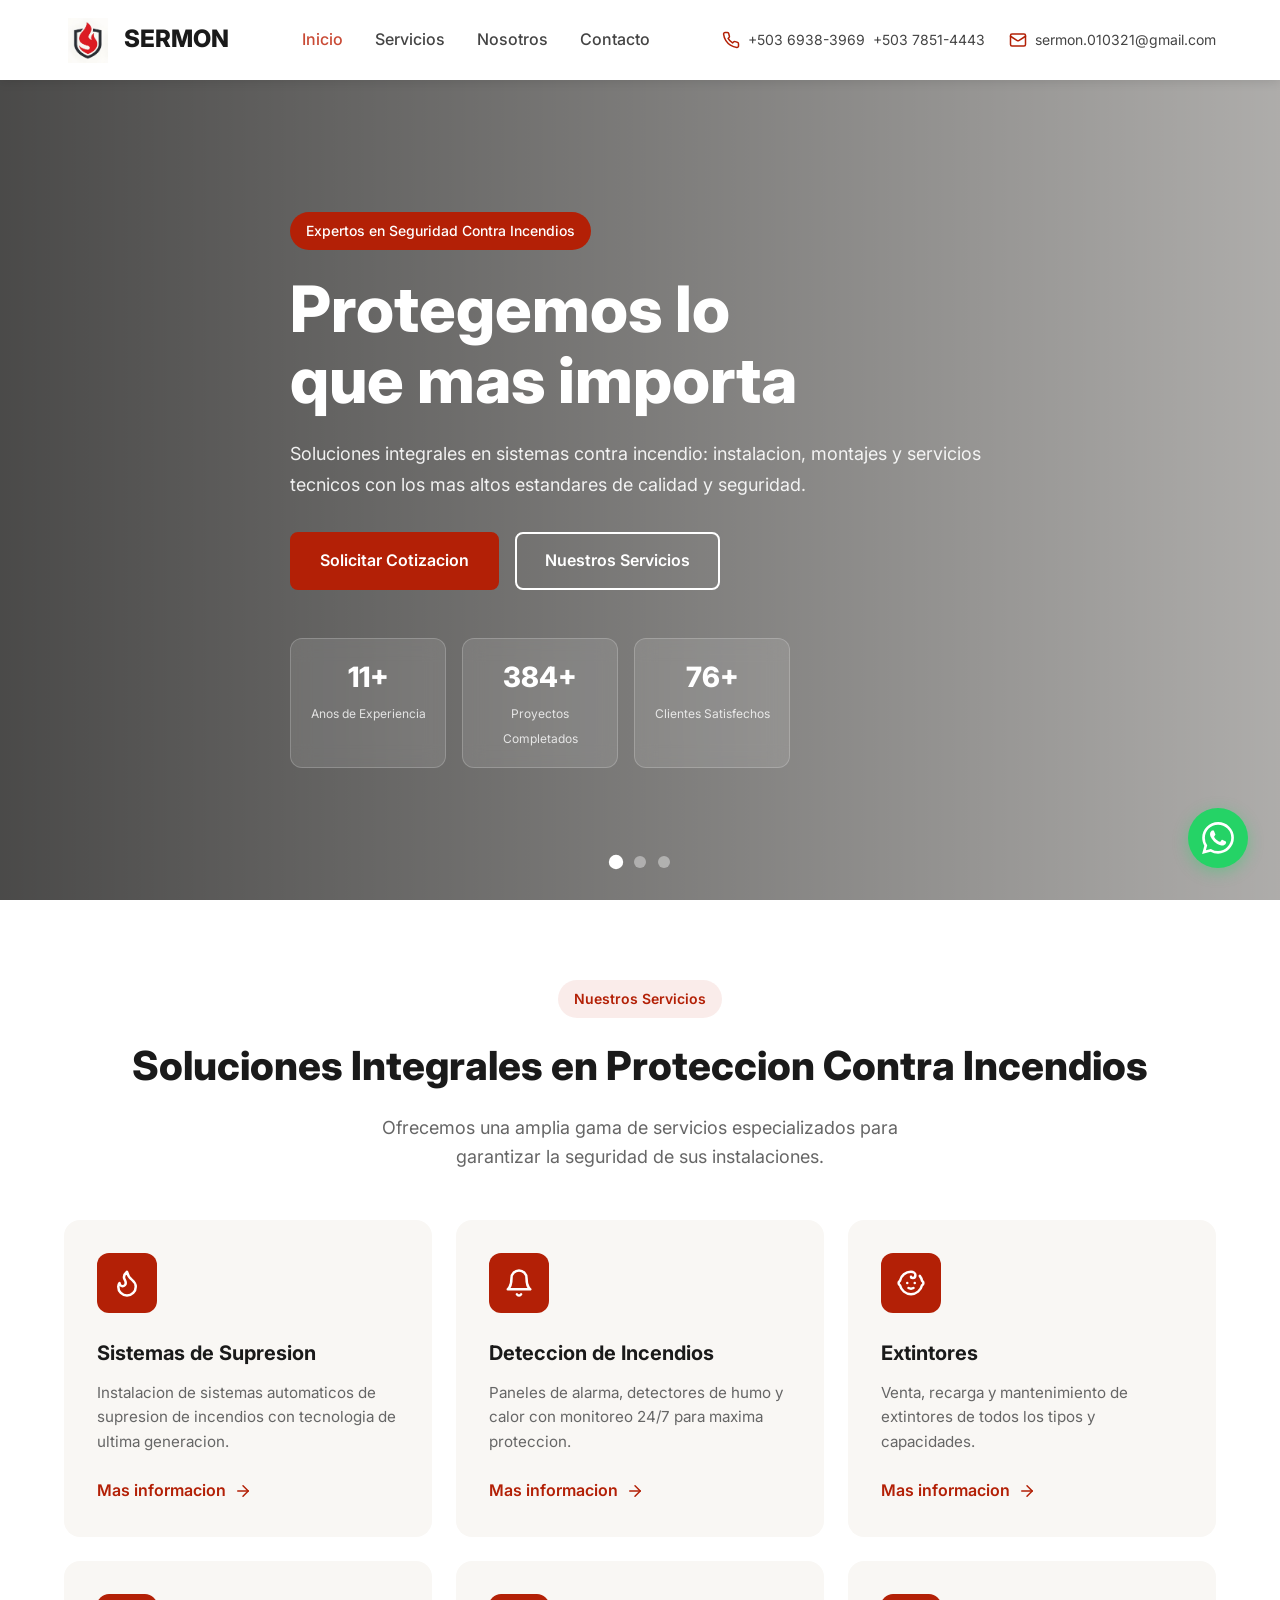
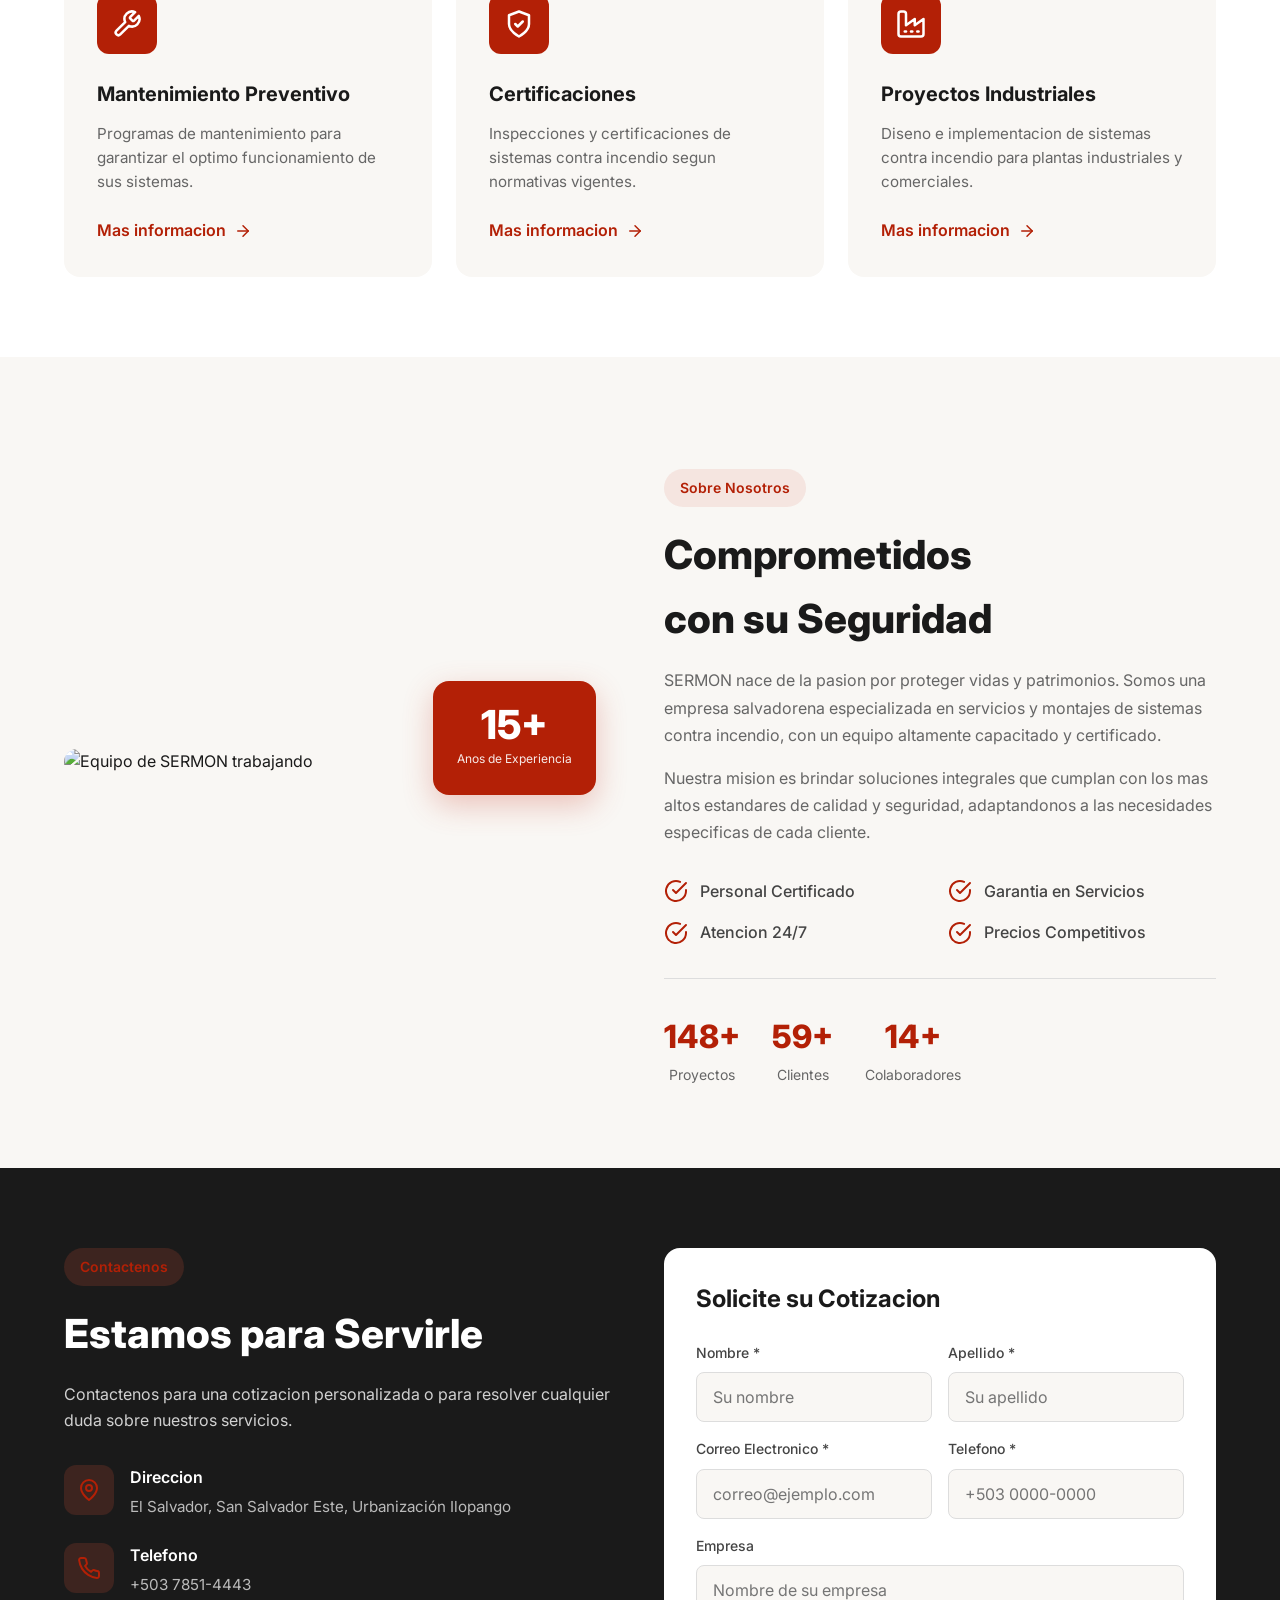
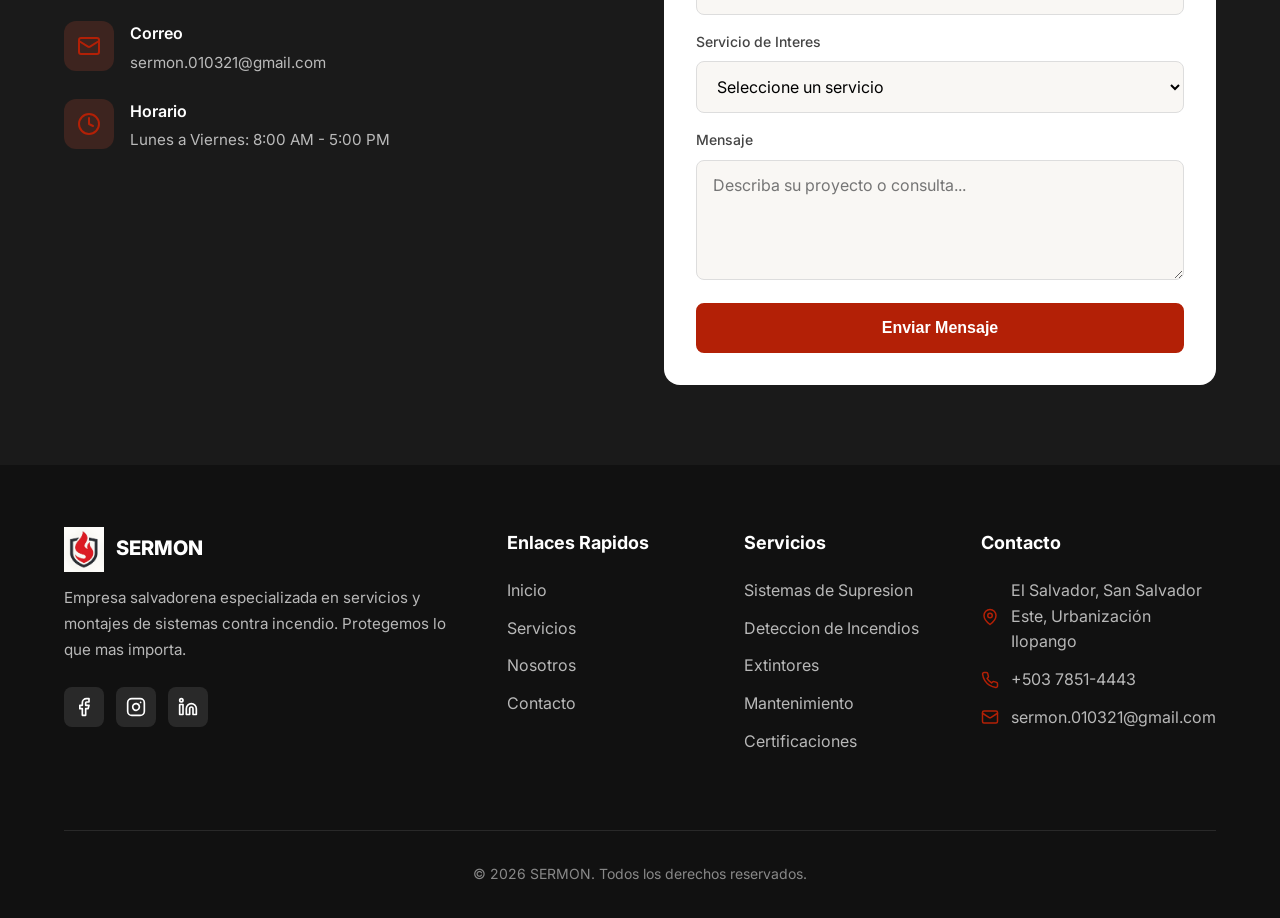
==== sermon/sermon-static/index.html @ a2f2b816 "ULTIMAAAAAAAAA" ====
<!DOCTYPE html>
<html lang="es">
<head>
  <meta charset="UTF-8">
  <meta name="viewport" content="width=device-width, initial-scale=1.0">
  <title>SERMON - Servicios de recarga de Extintores y Montaje de Sistemas Contra </title>
  <meta name="description" content="Empresa especializada en instalacion, montajes y servicios tecnicos de sistemas contra incendio. Detectores, paneles de alarma, extintores y mas.">
  <link rel="stylesheet" href="styles.css">
  <link rel="preconnect" href="https://fonts.googleapis.com">
  <link rel="preconnect" href="https://fonts.gstatic.com" crossorigin>
  <link href="https://fonts.googleapis.com/css2?family=Inter:wght@400;500;600;700;800&display=swap" rel="stylesheet">
</head>
<body>
  <!-- ==================== HEADER ==================== -->
  <header class="header" id="header">
    <div class="container header-container">
      <!-- Logo -->
      <a href="#" class="logo">
<div class="logo-icon">
      <img src="SERMON.png" alt="SERMON Logo" class="logo-img">
</div>
        <div class="logo-text">
          <span class="logo-name">SERMON</span>

        </div>
      </a>

      <!-- Navigation Desktop -->
      <nav class="nav-desktop">
        <a href="#inicio" class="nav-link">Inicio</a>
        <a href="#servicios" class="nav-link">Servicios</a>
        <a href="#nosotros" class="nav-link">Nosotros</a>
        <a href="#contacto" class="nav-link">Contacto</a>
      </nav>

      <!-- Contact Info Desktop -->
      <div class="header-contact">
        <a href="tel:+50312345678" class="contact-item">
          <svg xmlns="http://www.w3.org/2000/svg" viewBox="0 0 24 24" fill="none" stroke="currentColor" stroke-width="2" stroke-linecap="round" stroke-linejoin="round">
            <path d="M22 16.92v3a2 2 0 0 1-2.18 2 19.79 19.79 0 0 1-8.63-3.07 19.5 19.5 0 0 1-6-6 19.79 19.79 0 0 1-3.07-8.67A2 2 0 0 1 4.11 2h3a2 2 0 0 1 2 1.72 12.84 12.84 0 0 0 .7 2.81 2 2 0 0 1-.45 2.11L8.09 9.91a16 16 0 0 0 6 6l1.27-1.27a2 2 0 0 1 2.11-.45 12.84 12.84 0 0 0 2.81.7A2 2 0 0 1 22 16.92z"/>
          </svg>
<span class="telefono">+503 6938-3969</span>
<span class="telefono">+503 7851-4443</span>
        </a>
        <a href="mailto:info@sermon.com" class="contact-item">
          <svg xmlns="http://www.w3.org/2000/svg" viewBox="0 0 24 24" fill="none" stroke="currentColor" stroke-width="2" stroke-linecap="round" stroke-linejoin="round">
            <rect width="20" height="16" x="2" y="4" rx="2"/>
            <path d="m22 7-8.97 5.7a1.94 1.94 0 0 1-2.06 0L2 7"/>
          </svg>
          <span>sermon.010321@gmail.com</span>
        </a>
      </div>

      <!-- Mobile Menu Button -->
      <button class="menu-toggle" id="menuToggle" aria-label="Abrir menu">
        <svg class="menu-icon" xmlns="http://www.w3.org/2000/svg" viewBox="0 0 24 24" fill="none" stroke="currentColor" stroke-width="2" stroke-linecap="round" stroke-linejoin="round">
          <line x1="4" x2="20" y1="12" y2="12"/>
          <line x1="4" x2="20" y1="6" y2="6"/>
          <line x1="4" x2="20" y1="18" y2="18"/>
        </svg>
        <svg class="close-icon hidden" xmlns="http://www.w3.org/2000/svg" viewBox="0 0 24 24" fill="none" stroke="currentColor" stroke-width="2" stroke-linecap="round" stroke-linejoin="round">
          <path d="M18 6 6 18"/>
          <path d="m6 6 12 12"/>
        </svg>
      </button>
    </div>

    <!-- Mobile Menu -->
    <div class="mobile-menu hidden" id="mobileMenu">
      <nav class="mobile-nav">
        <a href="#inicio" class="mobile-nav-link">Inicio</a>
        <a href="#servicios" class="mobile-nav-link">Servicios</a>
        <a href="#nosotros" class="mobile-nav-link">Nosotros</a>
        <a href="#contacto" class="mobile-nav-link">Contacto</a>
      </nav>
      <div class="mobile-contact">
        <a href="tel:+5037851-4443" class="mobile-contact-item">
          <svg xmlns="http://www.w3.org/2000/svg" viewBox="0 0 24 24" fill="none" stroke="currentColor" stroke-width="2" stroke-linecap="round" stroke-linejoin="round">
            <path d="M22 16.92v3a2 2 0 0 1-2.18 2 19.79 19.79 0 0 1-8.63-3.07 19.5 19.5 0 0 1-6-6 19.79 19.79 0 0 1-3.07-8.67A2 2 0 0 1 4.11 2h3a2 2 0 0 1 2 1.72 12.84 12.84 0 0 0 .7 2.81 2 2 0 0 1-.45 2.11L8.09 9.91a16 16 0 0 0 6 6l1.27-1.27a2 2 0 0 1 2.11-.45 12.84 12.84 0 0 0 2.81.7A2 2 0 0 1 22 16.92z"/>
          </svg>
          +503 7851-4443
        </a>
        <a href="mailto:info@sermon.com" class="mobile-contact-item">
          <svg xmlns="http://www.w3.org/2000/svg" viewBox="0 0 24 24" fill="none" stroke="currentColor" stroke-width="2" stroke-linecap="round" stroke-linejoin="round">
            <rect width="20" height="16" x="2" y="4" rx="2"/>
            <path d="m22 7-8.97 5.7a1.94 1.94 0 0 1-2.06 0L2 7"/>
          </svg>
          info@sermon.com
        </a>
      </div>
    </div>
  </header>

  <!-- ==================== HERO SECTION ==================== -->
  <section class="hero" id="inicio">
    <!-- Slider Background -->
    <div class="hero-slider">
      <div class="slide active" style="background-image: linear-gradient(to right, rgba(0,0,0,0.7), rgba(0,0,0,0.3)), url('https://images.unsplash.com/photo-1558618666-fcd25c85cd64?w=1920&q=80');"></div>
      <div class="slide" style="background-image: linear-gradient(to right, rgba(0,0,0,0.7), rgba(0,0,0,0.3)), url('https://images.unsplash.com/photo-1504328345606-18bbc8c9d7d1?w=1920&q=80');"></div>
      <div class="slide" style="background-image: linear-gradient(to right, rgba(0,0,0,0.7), rgba(0,0,0,0.3)), url('https://images.unsplash.com/photo-1581092160562-40aa08e78837?w=1920&q=80');"></div>
    </div>

    <!-- Hero Content -->
    <div class="container hero-content">
      <div class="hero-text">
        <span class="hero-badge">Expertos en Seguridad Contra Incendios</span>
        <h1 class="hero-title">Protegemos lo que mas importa</h1>
        <p class="hero-description">
          Soluciones integrales en sistemas contra incendio: instalacion, montajes y servicios tecnicos con los mas altos estandares de calidad y seguridad.
        </p>
        <div class="hero-buttons">
          <a href="#contacto" class="btn btn-primary">Solicitar Cotizacion</a>
          <a href="#servicios" class="btn btn-outline">Nuestros Servicios</a>
        </div>
      </div>

      <!-- Stats -->
      <div class="hero-stats">
        <div class="stat-card">
          <span class="stat-number">15+</span>
          <span class="stat-label">Anos de Experiencia</span>
        </div>
        <div class="stat-card">
          <span class="stat-number">500+</span>
          <span class="stat-label">Proyectos Completados</span>
        </div>
        <div class="stat-card">
          <span class="stat-number">100%</span>
          <span class="stat-label">Clientes Satisfechos</span>
        </div>
      </div>
    </div>

    <!-- Slider Indicators -->
    <div class="slider-indicators">
      <button class="indicator active" data-slide="0"></button>
      <button class="indicator" data-slide="1"></button>
      <button class="indicator" data-slide="2"></button>
    </div>
  </section>

  <!-- ==================== SERVICES SECTION ==================== -->
  <section class="services" id="servicios">
    <div class="container">
      <div class="section-header">
        <span class="section-badge">Nuestros Servicios</span>
        <h2 class="section-title">Soluciones Integrales en Proteccion Contra Incendios</h2>
        <p class="section-description">
          Ofrecemos una amplia gama de servicios especializados para garantizar la seguridad de sus instalaciones.
        </p>
      </div>

      <div class="services-grid">
        <!-- Service 1 -->
        <div class="service-card">
          <div class="service-icon">
            <svg xmlns="http://www.w3.org/2000/svg" viewBox="0 0 24 24" fill="none" stroke="currentColor" stroke-width="2" stroke-linecap="round" stroke-linejoin="round">
              <path d="M8.5 14.5A2.5 2.5 0 0 0 11 12c0-1.38-.5-2-1-3-1.072-2.143-.224-4.054 2-6 .5 2.5 2 4.9 4 6.5 2 1.6 3 3.5 3 5.5a7 7 0 1 1-14 0c0-1.153.433-2.294 1-3a2.5 2.5 0 0 0 2.5 2.5z"/>
            </svg>
          </div>
          <h3 class="service-title">Sistemas de Supresion</h3>
          <p class="service-description">Instalacion de sistemas automaticos de supresion de incendios con tecnologia de ultima generacion.</p>
          <a href="#contacto" class="service-link">
            Mas informacion
            <svg xmlns="http://www.w3.org/2000/svg" viewBox="0 0 24 24" fill="none" stroke="currentColor" stroke-width="2" stroke-linecap="round" stroke-linejoin="round">
              <path d="M5 12h14"/>
              <path d="m12 5 7 7-7 7"/>
            </svg>
          </a>
        </div>

        <!-- Service 2 -->
        <div class="service-card">
          <div class="service-icon">
            <svg xmlns="http://www.w3.org/2000/svg" viewBox="0 0 24 24" fill="none" stroke="currentColor" stroke-width="2" stroke-linecap="round" stroke-linejoin="round">
              <path d="M6 8a6 6 0 0 1 12 0c0 7 3 9 3 9H3s3-2 3-9"/>
              <path d="M10.3 21a1.94 1.94 0 0 0 3.4 0"/>
            </svg>
          </div>
          <h3 class="service-title">Deteccion de Incendios</h3>
          <p class="service-description">Paneles de alarma, detectores de humo y calor con monitoreo 24/7 para maxima proteccion.</p>
          <a href="#contacto" class="service-link">
            Mas informacion
            <svg xmlns="http://www.w3.org/2000/svg" viewBox="0 0 24 24" fill="none" stroke="currentColor" stroke-width="2" stroke-linecap="round" stroke-linejoin="round">
              <path d="M5 12h14"/>
              <path d="m12 5 7 7-7 7"/>
            </svg>
          </a>
        </div>

        <!-- Service 3 -->
        <div class="service-card">
          <div class="service-icon">
            <svg xmlns="http://www.w3.org/2000/svg" viewBox="0 0 24 24" fill="none" stroke="currentColor" stroke-width="2" stroke-linecap="round" stroke-linejoin="round">
              <path d="M9 12h.01"/>
              <path d="M15 12h.01"/>
              <path d="M10 16c.5.3 1.2.5 2 .5s1.5-.2 2-.5"/>
              <path d="M19 6.3a9 9 0 0 1 1.8 3.9 2 2 0 0 1 0 3.6 9 9 0 0 1-17.6 0 2 2 0 0 1 0-3.6A9 9 0 0 1 12 3c2 0 3.5 1.1 3.5 2.5s-.9 2.5-2 2.5c-.8 0-1.5-.4-1.5-1"/>
            </svg>
          </div>
          <h3 class="service-title">Extintores</h3>
          <p class="service-description">Venta, recarga y mantenimiento de extintores de todos los tipos y capacidades.</p>
          <a href="#contacto" class="service-link">
            Mas informacion
            <svg xmlns="http://www.w3.org/2000/svg" viewBox="0 0 24 24" fill="none" stroke="currentColor" stroke-width="2" stroke-linecap="round" stroke-linejoin="round">
              <path d="M5 12h14"/>
              <path d="m12 5 7 7-7 7"/>
            </svg>
          </a>
        </div>

        <!-- Service 4 -->
        <div class="service-card">
          <div class="service-icon">
            <svg xmlns="http://www.w3.org/2000/svg" viewBox="0 0 24 24" fill="none" stroke="currentColor" stroke-width="2" stroke-linecap="round" stroke-linejoin="round">
              <path d="M14.7 6.3a1 1 0 0 0 0 1.4l1.6 1.6a1 1 0 0 0 1.4 0l3.77-3.77a6 6 0 0 1-7.94 7.94l-6.91 6.91a2.12 2.12 0 0 1-3-3l6.91-6.91a6 6 0 0 1 7.94-7.94l-3.76 3.76z"/>
            </svg>
          </div>
          <h3 class="service-title">Mantenimiento Preventivo</h3>
          <p class="service-description">Programas de mantenimiento para garantizar el optimo funcionamiento de sus sistemas.</p>
          <a href="#contacto" class="service-link">
            Mas informacion
            <svg xmlns="http://www.w3.org/2000/svg" viewBox="0 0 24 24" fill="none" stroke="currentColor" stroke-width="2" stroke-linecap="round" stroke-linejoin="round">
              <path d="M5 12h14"/>
              <path d="m12 5 7 7-7 7"/>
            </svg>
          </a>
        </div>

        <!-- Service 5 -->
        <div class="service-card">
          <div class="service-icon">
            <svg xmlns="http://www.w3.org/2000/svg" viewBox="0 0 24 24" fill="none" stroke="currentColor" stroke-width="2" stroke-linecap="round" stroke-linejoin="round">
              <path d="M12 22s8-4 8-10V5l-8-3-8 3v7c0 6 8 10 8 10"/>
              <path d="m9 12 2 2 4-4"/>
            </svg>
          </div>
          <h3 class="service-title">Certificaciones</h3>
          <p class="service-description">Inspecciones y certificaciones de sistemas contra incendio segun normativas vigentes.</p>
          <a href="#contacto" class="service-link">
            Mas informacion
            <svg xmlns="http://www.w3.org/2000/svg" viewBox="0 0 24 24" fill="none" stroke="currentColor" stroke-width="2" stroke-linecap="round" stroke-linejoin="round">
              <path d="M5 12h14"/>
              <path d="m12 5 7 7-7 7"/>
            </svg>
          </a>
        </div>

        <!-- Service 6 -->
        <div class="service-card">
          <div class="service-icon">
            <svg xmlns="http://www.w3.org/2000/svg" viewBox="0 0 24 24" fill="none" stroke="currentColor" stroke-width="2" stroke-linecap="round" stroke-linejoin="round">
              <path d="M2 20a2 2 0 0 0 2 2h16a2 2 0 0 0 2-2V8l-7 5V8l-7 5V4a2 2 0 0 0-2-2H4a2 2 0 0 0-2 2Z"/>
              <path d="M17 18h1"/>
              <path d="M12 18h1"/>
              <path d="M7 18h1"/>
            </svg>
          </div>
          <h3 class="service-title">Proyectos Industriales</h3>
          <p class="service-description">Diseno e implementacion de sistemas contra incendio para plantas industriales y comerciales.</p>
          <a href="#contacto" class="service-link">
            Mas informacion
            <svg xmlns="http://www.w3.org/2000/svg" viewBox="0 0 24 24" fill="none" stroke="currentColor" stroke-width="2" stroke-linecap="round" stroke-linejoin="round">
              <path d="M5 12h14"/>
              <path d="m12 5 7 7-7 7"/>
            </svg>
          </a>
        </div>
      </div>
    </div>
  </section>

  <!-- ==================== ABOUT SECTION ==================== -->
  <section class="about" id="nosotros">
    <div class="container about-container">
      <div class="about-image">
        <img src="https://images.unsplash.com/photo-1504328345606-18bbc8c9d7d1?w=800&q=80" alt="Equipo de SERMON trabajando">
        <div class="about-badge">
          <span class="badge-number">15+</span>
          <span class="badge-text">Anos de Experiencia</span>
        </div>
      </div>

      <div class="about-content">
        <span class="section-badge">Sobre Nosotros</span>
        <h2 class="section-title">Comprometidos con su Seguridad</h2>
        <p class="about-text">
          SERMON nace de la pasion por proteger vidas y patrimonios. Somos una empresa salvadorena especializada en servicios y montajes de sistemas contra incendio, con un equipo altamente capacitado y certificado.
        </p>
        <p class="about-text">
          Nuestra mision es brindar soluciones integrales que cumplan con los mas altos estandares de calidad y seguridad, adaptandonos a las necesidades especificas de cada cliente.
        </p>

        <div class="about-features">
          <div class="feature">
            <div class="feature-icon">
              <svg xmlns="http://www.w3.org/2000/svg" viewBox="0 0 24 24" fill="none" stroke="currentColor" stroke-width="2" stroke-linecap="round" stroke-linejoin="round">
                <path d="M22 11.08V12a10 10 0 1 1-5.93-9.14"/>
                <polyline points="22 4 12 14.01 9 11.01"/>
              </svg>
            </div>
            <span>Personal Certificado</span>
          </div>
          <div class="feature">
            <div class="feature-icon">
              <svg xmlns="http://www.w3.org/2000/svg" viewBox="0 0 24 24" fill="none" stroke="currentColor" stroke-width="2" stroke-linecap="round" stroke-linejoin="round">
                <path d="M22 11.08V12a10 10 0 1 1-5.93-9.14"/>
                <polyline points="22 4 12 14.01 9 11.01"/>
              </svg>
            </div>
            <span>Garantia en Servicios</span>
          </div>
          <div class="feature">
            <div class="feature-icon">
              <svg xmlns="http://www.w3.org/2000/svg" viewBox="0 0 24 24" fill="none" stroke="currentColor" stroke-width="2" stroke-linecap="round" stroke-linejoin="round">
                <path d="M22 11.08V12a10 10 0 1 1-5.93-9.14"/>
                <polyline points="22 4 12 14.01 9 11.01"/>
              </svg>
            </div>
            <span>Atencion 24/7</span>
          </div>
          <div class="feature">
            <div class="feature-icon">
              <svg xmlns="http://www.w3.org/2000/svg" viewBox="0 0 24 24" fill="none" stroke="currentColor" stroke-width="2" stroke-linecap="round" stroke-linejoin="round">
                <path d="M22 11.08V12a10 10 0 1 1-5.93-9.14"/>
                <polyline points="22 4 12 14.01 9 11.01"/>
              </svg>
            </div>
            <span>Precios Competitivos</span>
          </div>
        </div>

        <div class="about-stats">
          <div class="about-stat">
            <span class="about-stat-number">500+</span>
            <span class="about-stat-label">Proyectos</span>
          </div>
          <div class="about-stat">
            <span class="about-stat-number">200+</span>
            <span class="about-stat-label">Clientes</span>
          </div>
          <div class="about-stat">
            <span class="about-stat-number">50+</span>
            <span class="about-stat-label">Colaboradores</span>
          </div>
        </div>
      </div>
    </div>
  </section>

  <!-- ==================== CONTACT SECTION ==================== -->
  <section class="contact" id="contacto">
    <div class="container contact-container">
      <div class="contact-info">
        <span class="section-badge">Contactenos</span>
        <h2 class="section-title">Estamos para Servirle</h2>
        <p class="contact-text">
          Contactenos para una cotizacion personalizada o para resolver cualquier duda sobre nuestros servicios.
        </p>

        <div class="contact-details">
          <div class="contact-detail">
            <div class="contact-detail-icon">
              <svg xmlns="http://www.w3.org/2000/svg" viewBox="0 0 24 24" fill="none" stroke="currentColor" stroke-width="2" stroke-linecap="round" stroke-linejoin="round">
                <path d="M20 10c0 6-8 12-8 12s-8-6-8-12a8 8 0 0 1 16 0Z"/>
                <circle cx="12" cy="10" r="3"/>
              </svg>
            </div>
            <div>
              <h4>Direccion</h4>
              <p>El Salvador, San Salvador Este, Urbanización Ilopango</p>
            </div>
          </div>

          <div class="contact-detail">
            <div class="contact-detail-icon">
              <svg xmlns="http://www.w3.org/2000/svg" viewBox="0 0 24 24" fill="none" stroke="currentColor" stroke-width="2" stroke-linecap="round" stroke-linejoin="round">
                <path d="M22 16.92v3a2 2 0 0 1-2.18 2 19.79 19.79 0 0 1-8.63-3.07 19.5 19.5 0 0 1-6-6 19.79 19.79 0 0 1-3.07-8.67A2 2 0 0 1 4.11 2h3a2 2 0 0 1 2 1.72 12.84 12.84 0 0 0 .7 2.81 2 2 0 0 1-.45 2.11L8.09 9.91a16 16 0 0 0 6 6l1.27-1.27a2 2 0 0 1 2.11-.45 12.84 12.84 0 0 0 2.81.7A2 2 0 0 1 22 16.92z"/>
              </svg>
            </div>
            <div>
              <h4>Telefono</h4>
              <p>+503 7851-4443</p>
            </div>
          </div>

          <div class="contact-detail">
            <div class="contact-detail-icon">
              <svg xmlns="http://www.w3.org/2000/svg" viewBox="0 0 24 24" fill="none" stroke="currentColor" stroke-width="2" stroke-linecap="round" stroke-linejoin="round">
                <rect width="20" height="16" x="2" y="4" rx="2"/>
                <path d="m22 7-8.97 5.7a1.94 1.94 0 0 1-2.06 0L2 7"/>
              </svg>
            </div>
            <div>
              <h4>Correo</h4>
              <p>sermon.010321@gmail.com</p>
            </div>
          </div>

          <div class="contact-detail">
            <div class="contact-detail-icon">
              <svg xmlns="http://www.w3.org/2000/svg" viewBox="0 0 24 24" fill="none" stroke="currentColor" stroke-width="2" stroke-linecap="round" stroke-linejoin="round">
                <circle cx="12" cy="12" r="10"/>
                <polyline points="12 6 12 12 16 14"/>
              </svg>
            </div>
            <div>
              <h4>Horario</h4>
              <p>Lunes a Viernes: 8:00 AM - 5:00 PM</p>
            </div>
          </div>
        </div>
      </div>

      <div class="contact-form-wrapper">
        <form class="contact-form" id="contactForm">
          <h3 class="form-title">Solicite su Cotizacion</h3>
          
          <div class="form-row">
            <div class="form-group">
              <label for="nombre">Nombre *</label>
              <input type="text" id="nombre" name="nombre" required placeholder="Su nombre">
            </div>
            <div class="form-group">
              <label for="apellido">Apellido *</label>
              <input type="text" id="apellido" name="apellido" required placeholder="Su apellido">
            </div>
          </div>

          <div class="form-row">
            <div class="form-group">
              <label for="email">Correo Electronico *</label>
              <input type="email" id="email" name="email" required placeholder="correo@ejemplo.com">
            </div>
            <div class="form-group">
              <label for="telefono">Telefono *</label>
              <input type="tel" id="telefono" name="telefono" required placeholder="+503 0000-0000">
            </div>
          </div>

          <div class="form-group">
            <label for="empresa">Empresa</label>
            <input type="text" id="empresa" name="empresa" placeholder="Nombre de su empresa">
          </div>

          <div class="form-group">
            <label for="servicio">Servicio de Interes</label>
            <select id="servicio" name="servicio">
              <option value="">Seleccione un servicio</option>
              <option value="supresion">Sistemas de Supresion</option>
              <option value="deteccion">Deteccion de Incendios</option>
              <option value="extintores">Extintores</option>
              <option value="mantenimiento">Mantenimiento Preventivo</option>
              <option value="certificaciones">Certificaciones</option>
              <option value="proyectos">Proyectos Industriales</option>
              <option value="otro">Otro</option>
            </select>
          </div>

          <div class="form-group">
            <label for="mensaje">Mensaje</label>
            <textarea id="mensaje" name="mensaje" rows="4" placeholder="Describa su proyecto o consulta..."></textarea>
          </div>

          <button type="submit" class="btn btn-primary btn-full">Enviar Mensaje</button>
        </form>
      </div>
    </div>
  </section>

  <!-- ==================== FOOTER ==================== -->
  <footer class="footer">
    <div class="container">
      <div class="footer-grid">
        <!-- Company Info -->
        <div class="footer-section">
          <a href="#" class="footer-logo">
<div class="logo-icon">
      <img src="SERMON.png" alt="SERMON Logo" class="logo-img">
</div>
            <div class="logo-text">
              <span class="logo-name">SERMON</span>
            </div>
          </a>
          <p class="footer-description">
            Empresa salvadorena especializada en servicios y montajes de sistemas contra incendio. Protegemos lo que mas importa.
          </p>
          <div class="footer-social">
            <a href="#" class="social-link" aria-label="Facebook">
              <svg xmlns="http://www.w3.org/2000/svg" viewBox="0 0 24 24" fill="none" stroke="currentColor" stroke-width="2" stroke-linecap="round" stroke-linejoin="round">
                <path d="M18 2h-3a5 5 0 0 0-5 5v3H7v4h3v8h4v-8h3l1-4h-4V7a1 1 0 0 1 1-1h3z"/>
              </svg>
            </a>
            <a href="#" class="social-link" aria-label="Instagram">
              <svg xmlns="http://www.w3.org/2000/svg" viewBox="0 0 24 24" fill="none" stroke="currentColor" stroke-width="2" stroke-linecap="round" stroke-linejoin="round">
                <rect width="20" height="20" x="2" y="2" rx="5" ry="5"/>
                <path d="M16 11.37A4 4 0 1 1 12.63 8 4 4 0 0 1 16 11.37z"/>
                <line x1="17.5" x2="17.51" y1="6.5" y2="6.5"/>
              </svg>
            </a>
            <a href="#" class="social-link" aria-label="LinkedIn">
              <svg xmlns="http://www.w3.org/2000/svg" viewBox="0 0 24 24" fill="none" stroke="currentColor" stroke-width="2" stroke-linecap="round" stroke-linejoin="round">
                <path d="M16 8a6 6 0 0 1 6 6v7h-4v-7a2 2 0 0 0-2-2 2 2 0 0 0-2 2v7h-4v-7a6 6 0 0 1 6-6z"/>
                <rect width="4" height="12" x="2" y="9"/>
                <circle cx="4" cy="4" r="2"/>
              </svg>
            </a>
          </div>
        </div>

        <!-- Quick Links -->
        <div class="footer-section">
          <h4 class="footer-title">Enlaces Rapidos</h4>
          <ul class="footer-links">
            <li><a href="#inicio">Inicio</a></li>
            <li><a href="#servicios">Servicios</a></li>
            <li><a href="#nosotros">Nosotros</a></li>
            <li><a href="#contacto">Contacto</a></li>
          </ul>
        </div>

        <!-- Services -->
        <div class="footer-section">
          <h4 class="footer-title">Servicios</h4>
          <ul class="footer-links">
            <li><a href="#servicios">Sistemas de Supresion</a></li>
            <li><a href="#servicios">Deteccion de Incendios</a></li>
            <li><a href="#servicios">Extintores</a></li>
            <li><a href="#servicios">Mantenimiento</a></li>
            <li><a href="#servicios">Certificaciones</a></li>
          </ul>
        </div>

        <!-- Contact -->
        <div class="footer-section">
          <h4 class="footer-title">Contacto</h4>
          <ul class="footer-contact">
            <li>
              <svg xmlns="http://www.w3.org/2000/svg" viewBox="0 0 24 24" fill="none" stroke="currentColor" stroke-width="2" stroke-linecap="round" stroke-linejoin="round">
                <path d="M20 10c0 6-8 12-8 12s-8-6-8-12a8 8 0 0 1 16 0Z"/>
                <circle cx="12" cy="10" r="3"/>
              </svg>
              El Salvador, San Salvador Este, Urbanización Ilopango
            </li>
            <li>
              <svg xmlns="http://www.w3.org/2000/svg" viewBox="0 0 24 24" fill="none" stroke="currentColor" stroke-width="2" stroke-linecap="round" stroke-linejoin="round">
                <path d="M22 16.92v3a2 2 0 0 1-2.18 2 19.79 19.79 0 0 1-8.63-3.07 19.5 19.5 0 0 1-6-6 19.79 19.79 0 0 1-3.07-8.67A2 2 0 0 1 4.11 2h3a2 2 0 0 1 2 1.72 12.84 12.84 0 0 0 .7 2.81 2 2 0 0 1-.45 2.11L8.09 9.91a16 16 0 0 0 6 6l1.27-1.27a2 2 0 0 1 2.11-.45 12.84 12.84 0 0 0 2.81.7A2 2 0 0 1 22 16.92z"/>
              </svg>
              +503 7851-4443
            </li>
            <li>
              <svg xmlns="http://www.w3.org/2000/svg" viewBox="0 0 24 24" fill="none" stroke="currentColor" stroke-width="2" stroke-linecap="round" stroke-linejoin="round">
                <rect width="20" height="16" x="2" y="4" rx="2"/>
                <path d="m22 7-8.97 5.7a1.94 1.94 0 0 1-2.06 0L2 7"/>
              </svg>
              sermon.010321@gmail.com
            </li>
          </ul>
        </div>
      </div>

      <div class="footer-bottom">
        <p>&copy; 2026 SERMON. Todos los derechos reservados.</p>
      </div>
    </div>
  </footer>

  <!-- ==================== WHATSAPP BUTTON ==================== -->
  <a href="https://wa.me/50312345678?text=Hola,%20me%20gustaria%20solicitar%20informacion%20sobre%20sus%20servicios" target="_blank" class="whatsapp-button" aria-label="Contactar por WhatsApp">
    <svg xmlns="http://www.w3.org/2000/svg" viewBox="0 0 24 24" fill="currentColor">
      <path d="M17.472 14.382c-.297-.149-1.758-.867-2.03-.967-.273-.099-.471-.148-.67.15-.197.297-.767.966-.94 1.164-.173.199-.347.223-.644.075-.297-.15-1.255-.463-2.39-1.475-.883-.788-1.48-1.761-1.653-2.059-.173-.297-.018-.458.13-.606.134-.133.298-.347.446-.52.149-.174.198-.298.298-.497.099-.198.05-.371-.025-.52-.075-.149-.669-1.612-.916-2.207-.242-.579-.487-.5-.669-.51-.173-.008-.371-.01-.57-.01-.198 0-.52.074-.792.372-.272.297-1.04 1.016-1.04 2.479 0 1.462 1.065 2.875 1.213 3.074.149.198 2.096 3.2 5.077 4.487.709.306 1.262.489 1.694.625.712.227 1.36.195 1.871.118.571-.085 1.758-.719 2.006-1.413.248-.694.248-1.289.173-1.413-.074-.124-.272-.198-.57-.347m-5.421 7.403h-.004a9.87 9.87 0 01-5.031-1.378l-.361-.214-3.741.982.998-3.648-.235-.374a9.86 9.86 0 01-1.51-5.26c.001-5.45 4.436-9.884 9.888-9.884 2.64 0 5.122 1.03 6.988 2.898a9.825 9.825 0 012.893 6.994c-.003 5.45-4.437 9.884-9.885 9.884m8.413-18.297A11.815 11.815 0 0012.05 0C5.495 0 .16 5.335.157 11.892c0 2.096.547 4.142 1.588 5.945L.057 24l6.305-1.654a11.882 11.882 0 005.683 1.448h.005c6.554 0 11.89-5.335 11.893-11.893a11.821 11.821 0 00-3.48-8.413z"/>
    </svg>
  </a>

  <script src="script.js"></script>
</body>
</html>
---- sermon/sermon-static/styles.css ----
/* ==================== RESET & BASE ==================== */
* {
  margin: 0;
  padding: 0;
  box-sizing: border-box;
}

html {
  scroll-behavior: smooth;
}

body {
  font-family: 'Inter', -apple-system, BlinkMacSystemFont, 'Segoe UI', Roboto, sans-serif;
  line-height: 1.6;
  color: #1a1a1a;
  background-color: #f9f7f4;
}

a {
  text-decoration: none;
  color: inherit;
}

ul {
  list-style: none;
}

img {
  max-width: 100%;
  height: auto;
}

/* ==================== UTILITIES ==================== */
.container {
  max-width: 1200px;
  margin: 0 auto;
  padding: 0 1.5rem;
}

.hidden {
  display: none !important;
}

/* ==================== BUTTONS ==================== */
.btn {
  display: inline-flex;
  align-items: center;
  justify-content: center;
  gap: 0.5rem;
  padding: 0.875rem 1.75rem;
  font-size: 1rem;
  font-weight: 600;
  border-radius: 0.5rem;
  cursor: pointer;
  transition: all 0.3s ease;
  border: 2px solid transparent;
}

.btn-primary {
  background-color: #b32006;
  color: white;
  border-color: #b32006;
}

.btn-primary:hover {
  background-color: #b32006;
  border-color: #b32006;
  transform: translateY(-2px);
}

.btn-outline {
  background-color: transparent;
  color: white;
  border-color: white;
}

.btn-outline:hover {
  background-color: white;
  color: #1a1a1a;
}

.btn-full {
  width: 100%;
}

/* ==================== HEADER ==================== */
.header {
  position: fixed;
  top: 0;
  left: 0;
  right: 0;
  background-color: white;
  box-shadow: 0 2px 10px rgba(0, 0, 0, 0.1);
  z-index: 1000;
}

.header-container {
  display: flex;
  align-items: center;
  justify-content: space-between;
  height: 80px;
}

.logo {
  display: flex;
  align-items: center;
  gap: 0.75rem;
}

.logo-icon {
  width: 48px;
  height: 48px;
  border-radius: 0.5rem;
  display: flex;
  align-items: center;
  justify-content: center;
  color: white;
}

.logo-icon svg {
  width: 28px;
  height: 28px;
}

.logo-img {
    width: 45px;
    height: 45px;
    object-fit: contain;
}

.logo-name {
  font-size: 1.5rem;
  font-weight: 800;
  color: #1a1a1a;
  line-height: 1.1;
}

.logo-tagline {
  font-size: 0.7rem;
  color: #666;
  text-transform: uppercase;
  letter-spacing: 0.5px;
}

.nav-desktop {
  display: none;
  gap: 2rem;
}

.nav-link {
  font-weight: 500;
  color: #444;
  transition: color 0.3s ease;
  position: relative;
}

.nav-link:hover {
  color: #b32006;
}

.nav-link::after {
  content: '';
  position: absolute;
  bottom: -4px;
  left: 0;
  width: 0;
  height: 2px;
  background-color: #c94a35;
  transition: width 0.3s ease;
}

.nav-link:hover::after {
  width: 100%;
}

.header-contact {
  display: none;
  gap: 1.5rem;
}

.contact-item {
  display: flex;
  align-items: center;
  gap: 0.5rem;
  font-size: 0.875rem;
  color: #444;
  transition: color 0.3s ease;
}

.contact-item:hover {
  color: #b32006;
}

.contact-item svg {
  width: 18px;
  height: 18px;
  color: #b32006;
}

.menu-toggle {
  background: none;
  border: none;
  cursor: pointer;
  padding: 0.5rem;
}

.menu-toggle svg {
  width: 28px;
  height: 28px;
  color: #1a1a1a;
}

/* Mobile Menu */
.mobile-menu {
  position: absolute;
  top: 80px;
  left: 0;
  right: 0;
  background-color: white;
  border-top: 1px solid #eee;
  box-shadow: 0 4px 10px rgba(0, 0, 0, 0.1);
  padding: 1.5rem;
}

.mobile-nav {
  display: flex;
  flex-direction: column;
  gap: 1rem;
  margin-bottom: 1.5rem;
}

.mobile-nav-link {
  font-size: 1.125rem;
  font-weight: 500;
  color: #444;
  padding: 0.5rem 0;
  border-bottom: 1px solid #eee;
  transition: color 0.3s ease;
}

.mobile-nav-link:hover {
  color: #b32006;
}

.mobile-contact {
  display: flex;
  flex-direction: column;
  gap: 0.75rem;
}

.mobile-contact-item {
  display: flex;
  align-items: center;
  gap: 0.75rem;
  color: #666;
}

.mobile-contact-item svg {
  width: 20px;
  height: 20px;
  color: #b32006;
}

/* ==================== HERO ==================== */
.hero {
  position: relative;
  min-height: 100vh;
  display: flex;
  align-items: center;
  padding-top: 80px;
  overflow: hidden;
}

.hero-slider {
  position: absolute;
  top: 0;
  left: 0;
  width: 100%;
  height: 100%;
  z-index: 0;
}

.slide {
  position: absolute;
  top: 0;
  left: 0;
  width: 100%;
  height: 100%;
  background-size: cover;
  background-position: center;
  opacity: 0;
  transition: opacity 1s ease;
}

.slide.active {
  opacity: 1;
}

.hero-content {
  position: relative;
  z-index: 1;
  padding: 3rem 1.5rem;
}

.hero-text {
  max-width: 700px;
}

.hero-badge {
  display: inline-block;
  background-color: #b32006;
  color: white;
  padding: 0.5rem 1rem;
  border-radius: 2rem;
  font-size: 0.875rem;
  font-weight: 500;
  margin-bottom: 1.5rem;
}

.hero-title {
  font-size: 2.5rem;
  font-weight: 800;
  color: white;
  line-height: 1.1;
  margin-bottom: 1.5rem;
  text-wrap: balance;
}

.hero-description {
  font-size: 1.125rem;
  color: rgba(255, 255, 255, 0.9);
  margin-bottom: 2rem;
  line-height: 1.7;
}

.hero-buttons {
  display: flex;
  flex-wrap: wrap;
  gap: 1rem;
  margin-bottom: 3rem;
}

.hero-stats {
  display: grid;
  grid-template-columns: repeat(3, 1fr);
  gap: 1rem;
  max-width: 500px;
}

.stat-card {
  background-color: rgba(255, 255, 255, 0.1);
  backdrop-filter: blur(10px);
  border: 1px solid rgba(255, 255, 255, 0.2);
  border-radius: 0.75rem;
  padding: 1rem;
  text-align: center;
}

.stat-number {
  display: block;
  font-size: 1.75rem;
  font-weight: 800;
  color: white;
}

.stat-label {
  font-size: 0.75rem;
  color: rgba(255, 255, 255, 0.8);
}

.slider-indicators {
  position: absolute;
  bottom: 2rem;
  left: 50%;
  transform: translateX(-50%);
  display: flex;
  gap: 0.75rem;
  z-index: 2;
}

.indicator {
  width: 12px;
  height: 12px;
  border-radius: 50%;
  background-color: rgba(255, 255, 255, 0.4);
  border: none;
  cursor: pointer;
  transition: all 0.3s ease;
}

.indicator.active {
  background-color: white;
  transform: scale(1.2);
}

/* ==================== SECTIONS COMMON ==================== */
.section-badge {
  display: inline-block;
  background-color: rgba(201, 74, 53, 0.1);
  color: #b32006;
  padding: 0.5rem 1rem;
  border-radius: 2rem;
  font-size: 0.875rem;
  font-weight: 600;
  margin-bottom: 1rem;
}

.section-header {
  text-align: center;
  margin-bottom: 3rem;
}

.section-title {
  font-size: 2rem;
  font-weight: 800;
  color: #1a1a1a;
  margin-bottom: 1rem;
  text-wrap: balance;
}

.section-description {
  font-size: 1.125rem;
  color: #666;
  max-width: 600px;
  margin: 0 auto;
}

/* ==================== SERVICES ==================== */
.services {
  padding: 5rem 0;
  background-color: white;
}

.services-grid {
  display: grid;
  grid-template-columns: 1fr;
  gap: 1.5rem;
}

.service-card {
  background-color: #f9f7f4;
  border-radius: 1rem;
  padding: 2rem;
  transition: all 0.3s ease;
  border: 1px solid transparent;
}

.service-card:hover {
  transform: translateY(-5px);
  box-shadow: 0 10px 30px rgba(0, 0, 0, 0.1);
  border-color: #b32006;
}

.service-icon {
  width: 60px;
  height: 60px;
  background: linear-gradient(135deg, #b32006, #b32006);
  border-radius: 0.75rem;
  display: flex;
  align-items: center;
  justify-content: center;
  margin-bottom: 1.5rem;
}

.service-icon svg {
  width: 30px;
  height: 30px;
  color: white;
}

.service-title {
  font-size: 1.25rem;
  font-weight: 700;
  color: #1a1a1a;
  margin-bottom: 0.75rem;
}

.service-description {
  font-size: 0.95rem;
  color: #666;
  margin-bottom: 1.5rem;
  line-height: 1.6;
}

.service-link {
  display: inline-flex;
  align-items: center;
  gap: 0.5rem;
  color: #b32006;
  font-weight: 600;
  transition: gap 0.3s ease;
}

.service-link:hover {
  gap: 0.75rem;
}

.service-link svg {
  width: 18px;
  height: 18px;
}

/* ==================== ABOUT ==================== */
.about {
  padding: 5rem 0;
  background-color: #f9f7f4;
}

.about-container {
  display: grid;
  grid-template-columns: 1fr;
  gap: 3rem;
  align-items: center;
}

.about-image {
  position: relative;
}

.about-image img {
  width: 100%;
  height: 400px;
  object-fit: cover;
  border-radius: 1rem;
}

.about-badge {
  position: absolute;
  bottom: -20px;
  right: 20px;
  background: linear-gradient(135deg, #b32006, #b32006);
  color: white;
  padding: 1.5rem;
  border-radius: 1rem;
  text-align: center;
  box-shadow: 0 10px 30px rgba(201, 74, 53, 0.3);
}

.badge-number {
  display: block;
  font-size: 2.5rem;
  font-weight: 800;
  line-height: 1;
}

.badge-text {
  font-size: 0.75rem;
  opacity: 0.9;
}

.about-content {
  padding-top: 2rem;
}

.about-text {
  color: #666;
  margin-bottom: 1rem;
  line-height: 1.7;
}

.about-features {
  display: grid;
  grid-template-columns: 1fr 1fr;
  gap: 1rem;
  margin: 2rem 0;
}

.feature {
  display: flex;
  align-items: center;
  gap: 0.75rem;
}

.feature-icon {
  width: 24px;
  height: 24px;
  color: #b32006;
}

.feature-icon svg {
  width: 100%;
  height: 100%;
}

.feature span {
  font-weight: 500;
  color: #444;
}

.about-stats {
  display: flex;
  gap: 2rem;
  padding-top: 2rem;
  border-top: 1px solid #ddd;
}

.about-stat {
  text-align: center;
}

.about-stat-number {
  display: block;
  font-size: 2rem;
  font-weight: 800;
  color: #b32006;
}

.about-stat-label {
  font-size: 0.875rem;
  color: #666;
}

/* ==================== CONTACT ==================== */
.contact {
  padding: 5rem 0;
  background-color: #1a1a1a;
}

.contact-container {
  display: grid;
  grid-template-columns: 1fr;
  gap: 3rem;
}

.contact-info {
  color: white;
}

.contact-info .section-badge {
  background-color: rgba(201, 74, 53, 0.2);
}

.contact-info .section-title {
  color: white;
}

.contact-text {
  color: rgba(255, 255, 255, 0.8);
  margin-bottom: 2rem;
}

.contact-details {
  display: flex;
  flex-direction: column;
  gap: 1.5rem;
}

.contact-detail {
  display: flex;
  align-items: flex-start;
  gap: 1rem;
}

.contact-detail-icon {
  width: 50px;
  height: 50px;
  background-color: rgba(201, 74, 53, 0.2);
  border-radius: 0.75rem;
  display: flex;
  align-items: center;
  justify-content: center;
  flex-shrink: 0;
}

.contact-detail-icon svg {
  width: 24px;
  height: 24px;
  color: #b32006;
}

.contact-detail h4 {
  font-size: 1rem;
  font-weight: 600;
  margin-bottom: 0.25rem;
}

.contact-detail p {
  color: rgba(255, 255, 255, 0.7);
  font-size: 0.95rem;
}

/* Contact Form */
.contact-form-wrapper {
  background-color: white;
  border-radius: 1rem;
  padding: 2rem;
}

.form-title {
  font-size: 1.5rem;
  font-weight: 700;
  color: #1a1a1a;
  margin-bottom: 1.5rem;
}

.form-row {
  display: grid;
  grid-template-columns: 1fr;
  gap: 1rem;
}

.form-group {
  margin-bottom: 1rem;
}

.form-group label {
  display: block;
  font-size: 0.875rem;
  font-weight: 500;
  color: #444;
  margin-bottom: 0.5rem;
}

.form-group input,
.form-group select,
.form-group textarea {
  width: 100%;
  padding: 0.875rem 1rem;
  font-size: 1rem;
  border: 1px solid #ddd;
  border-radius: 0.5rem;
  background-color: #f9f7f4;
  transition: all 0.3s ease;
  font-family: inherit;
}

.form-group input:focus,
.form-group select:focus,
.form-group textarea:focus {
  outline: none;
  border-color: #b32006;
  box-shadow: 0 0 0 3px rgba(201, 74, 53, 0.1);
}

.form-group textarea {
  resize: vertical;
  min-height: 120px;
}

/* ==================== FOOTER ==================== */
.footer {
  background-color: #111;
  color: white;
  padding: 4rem 0 2rem;
}

.footer-grid {
  display: grid;
  grid-template-columns: 1fr;
  gap: 2rem;
  margin-bottom: 3rem;
}

.footer-section {
  margin-bottom: 1rem;
}

.footer-logo {
  display: flex;
  align-items: center;
  gap: 0.75rem;
  margin-bottom: 1rem;
}

.footer-logo .logo-icon {
  width: 40px;
  height: 40px;
}

.footer-logo .logo-icon svg {
  width: 22px;
  height: 22px;
}

.footer-logo .logo-name {
  color: white;
  font-size: 1.25rem;
}

.footer-logo .logo-tagline {
  color: rgba(255, 255, 255, 0.6);
}

.footer-description {
  color: rgba(255, 255, 255, 0.7);
  font-size: 0.95rem;
  line-height: 1.7;
  margin-bottom: 1.5rem;
}

.footer-social {
  display: flex;
  gap: 0.75rem;
}

.social-link {
  width: 40px;
  height: 40px;
  background-color: rgba(255, 255, 255, 0.1);
  border-radius: 0.5rem;
  display: flex;
  align-items: center;
  justify-content: center;
  transition: all 0.3s ease;
}

.social-link:hover {
  background-color: #b32006;
}

.social-link svg {
  width: 20px;
  height: 20px;
}

.footer-title {
  font-size: 1.125rem;
  font-weight: 700;
  margin-bottom: 1.25rem;
}

.footer-links li {
  margin-bottom: 0.75rem;
}

.footer-links a {
  color: rgba(255, 255, 255, 0.7);
  transition: color 0.3s ease;
}

.footer-links a:hover {
  color: #b32006;
}

.footer-contact li {
  display: flex;
  align-items: center;
  gap: 0.75rem;
  color: rgba(255, 255, 255, 0.7);
  margin-bottom: 0.75rem;
}

.footer-contact svg {
  width: 18px;
  height: 18px;
  color: #b32006;
  flex-shrink: 0;
}

.footer-bottom {
  padding-top: 2rem;
  border-top: 1px solid rgba(255, 255, 255, 0.1);
  text-align: center;
}

.footer-bottom p {
  color: rgba(255, 255, 255, 0.5);
  font-size: 0.875rem;
}

/* ==================== WHATSAPP BUTTON ==================== */
.whatsapp-button {
  position: fixed;
  bottom: 2rem;
  right: 2rem;
  width: 60px;
  height: 60px;
  background-color: #25d366;
  border-radius: 50%;
  display: flex;
  align-items: center;
  justify-content: center;
  box-shadow: 0 4px 15px rgba(37, 211, 102, 0.4);
  z-index: 999;
  transition: all 0.3s ease;
}

.whatsapp-button:hover {
  transform: scale(1.1);
  box-shadow: 0 6px 20px rgba(37, 211, 102, 0.5);
}

.whatsapp-button svg {
  width: 32px;
  height: 32px;
  color: white;
}

/* ==================== RESPONSIVE ==================== */
@media (min-width: 640px) {
  .hero-title {
    font-size: 3rem;
  }

  .services-grid {
    grid-template-columns: repeat(2, 1fr);
  }

  .form-row {
    grid-template-columns: repeat(2, 1fr);
  }

  .footer-grid {
    grid-template-columns: repeat(2, 1fr);
  }
}

@media (min-width: 768px) {
  .nav-desktop {
    display: flex;
  }

  .menu-toggle {
    display: none;
  }

  .hero-title {
    font-size: 3.5rem;
  }

  .about-container {
    grid-template-columns: 1fr 1fr;
  }

  .contact-container {
    grid-template-columns: 1fr 1fr;
  }

  .section-title {
    font-size: 2.5rem;
  }
}

@media (min-width: 1024px) {
  .header-contact {
    display: flex;
  }

  .hero-title {
    font-size: 4rem;
  }

  .services-grid {
    grid-template-columns: repeat(3, 1fr);
  }

  .footer-grid {
    grid-template-columns: 2fr 1fr 1fr 1fr;
  }
}
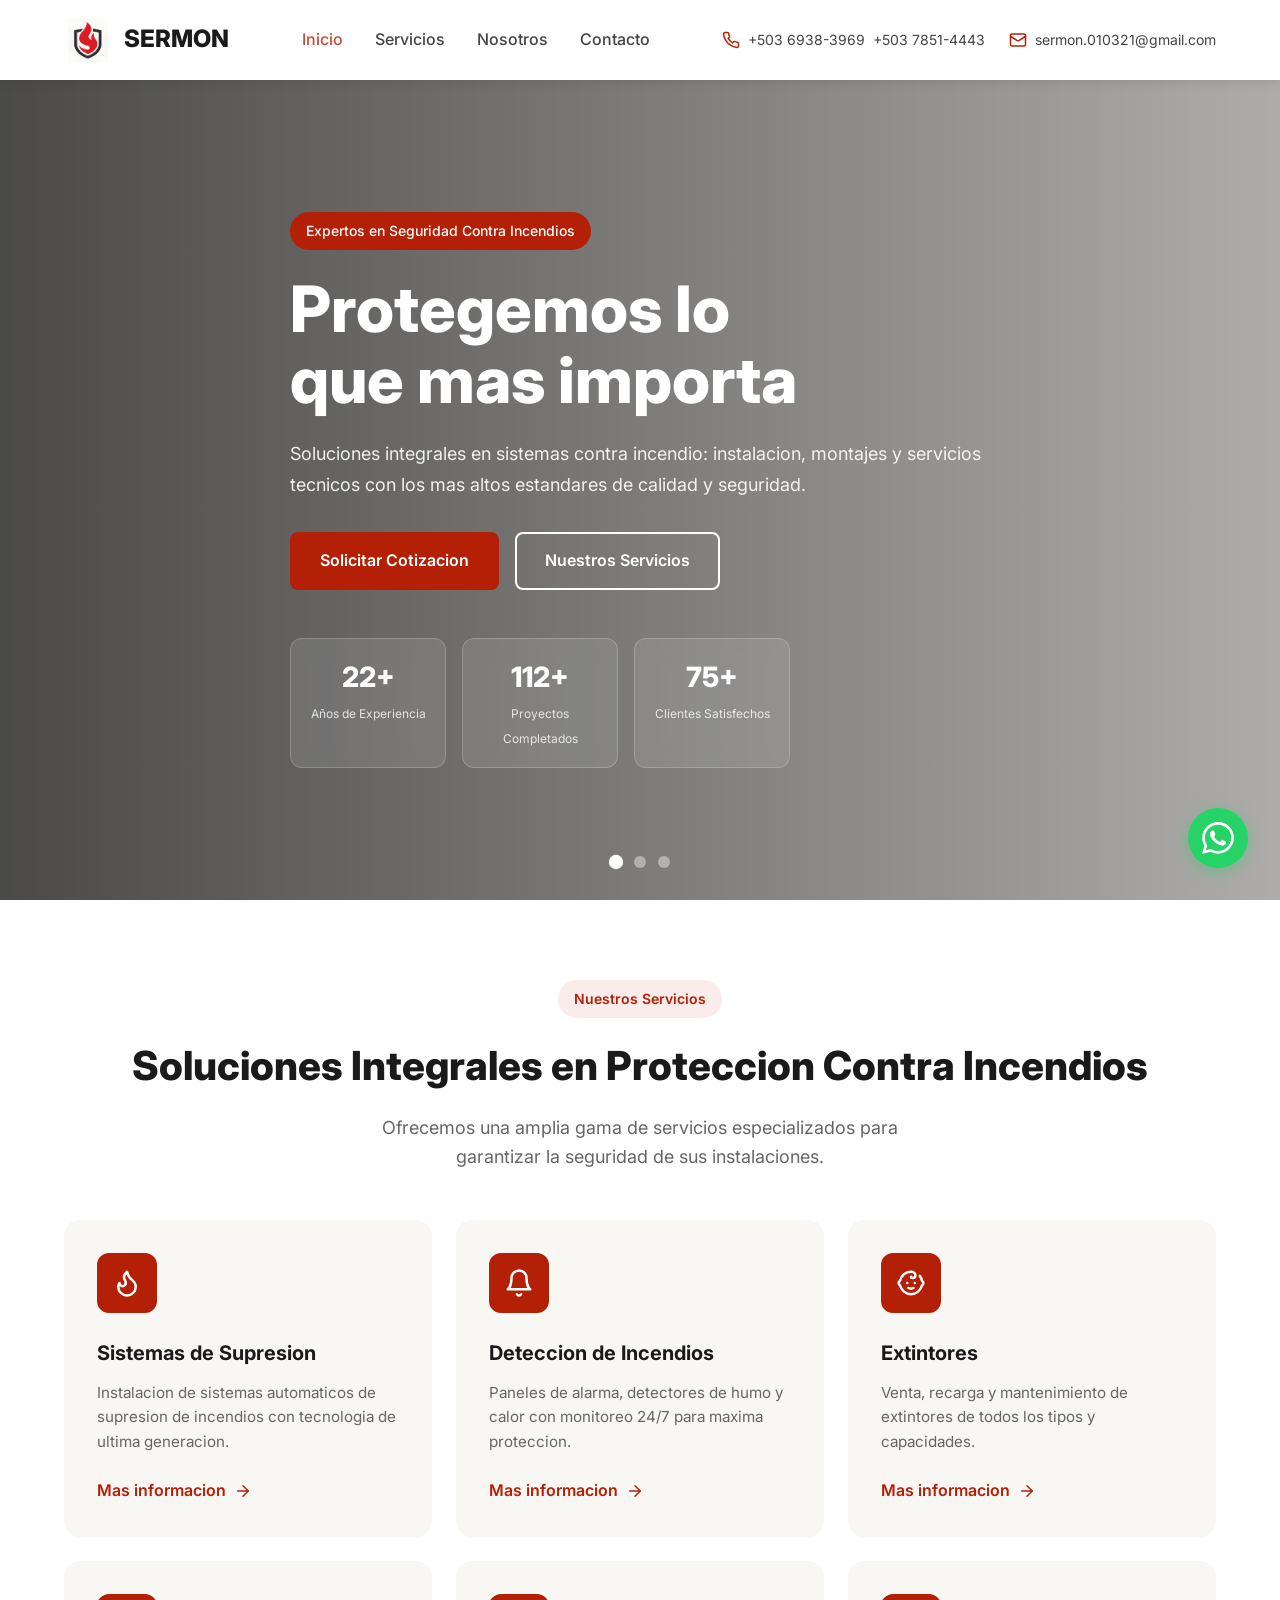
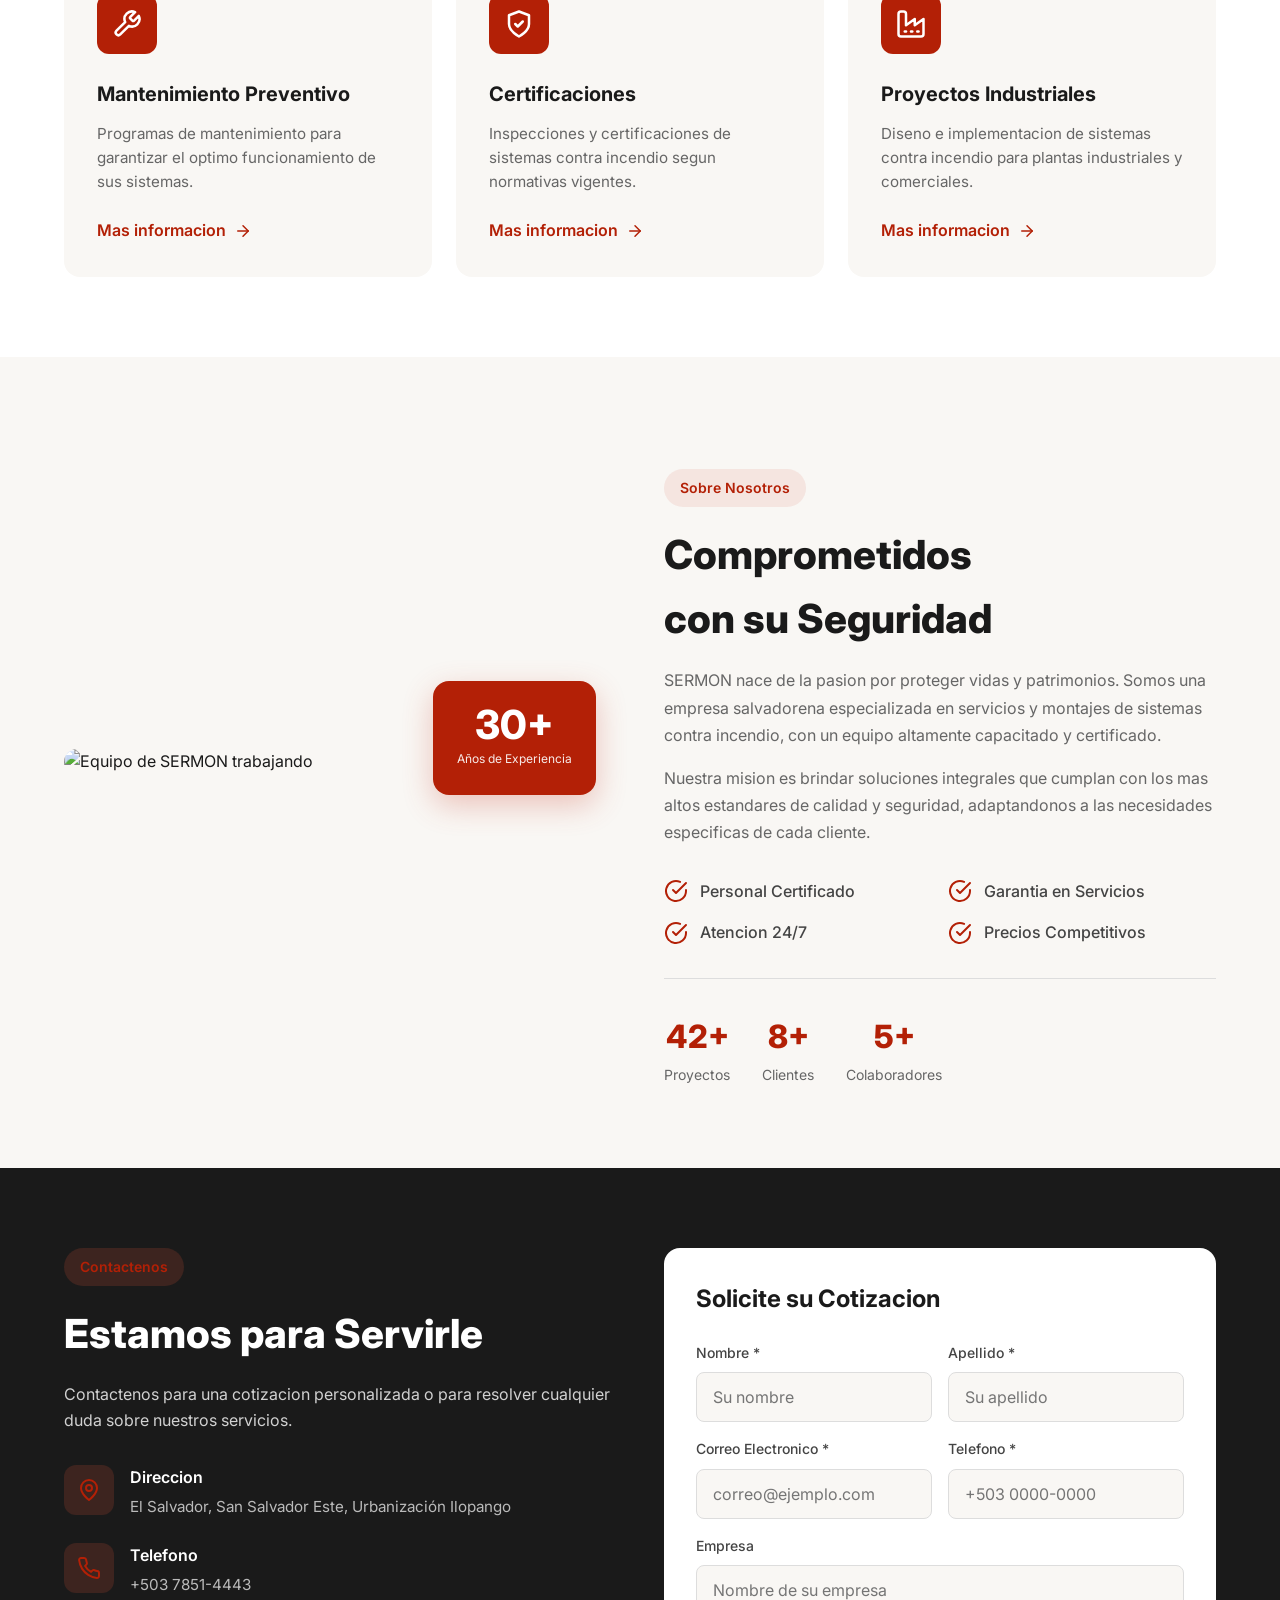
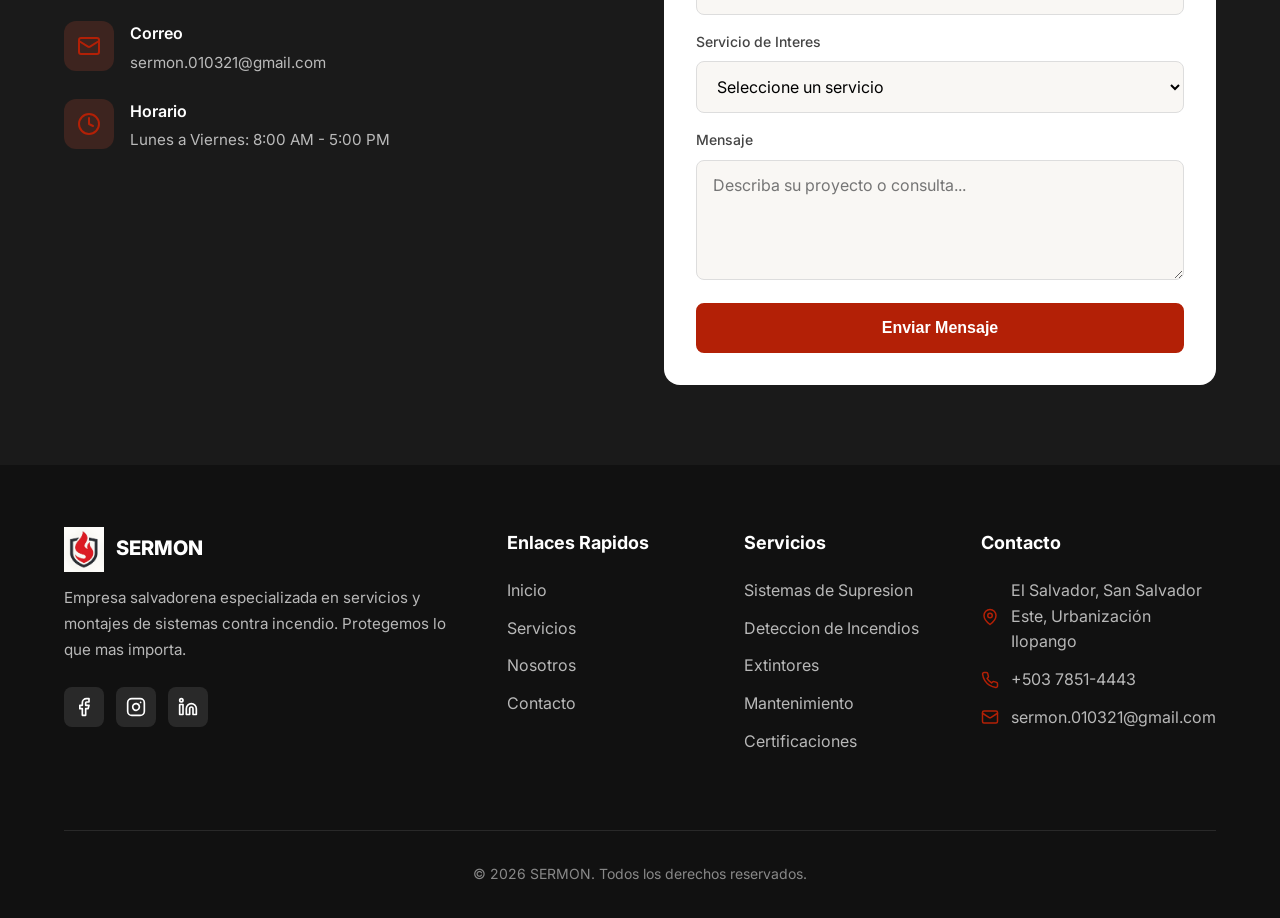
==== commit 12562803: "Add files via upload" ====
--- a/sermon/sermon-static/index.html
+++ b/sermon/sermon-static/index.html
@@ -35,14 +35,14 @@
 
       <!-- Contact Info Desktop -->
       <div class="header-contact">
-        <a href="tel:+50312345678" class="contact-item">
+        <a href="tel:+50378514443" class="contact-item">
           <svg xmlns="http://www.w3.org/2000/svg" viewBox="0 0 24 24" fill="none" stroke="currentColor" stroke-width="2" stroke-linecap="round" stroke-linejoin="round">
             <path d="M22 16.92v3a2 2 0 0 1-2.18 2 19.79 19.79 0 0 1-8.63-3.07 19.5 19.5 0 0 1-6-6 19.79 19.79 0 0 1-3.07-8.67A2 2 0 0 1 4.11 2h3a2 2 0 0 1 2 1.72 12.84 12.84 0 0 0 .7 2.81 2 2 0 0 1-.45 2.11L8.09 9.91a16 16 0 0 0 6 6l1.27-1.27a2 2 0 0 1 2.11-.45 12.84 12.84 0 0 0 2.81.7A2 2 0 0 1 22 16.92z"/>
           </svg>
 <span class="telefono">+503 6938-3969</span>
 <span class="telefono">+503 7851-4443</span>
         </a>
-        <a href="mailto:info@sermon.com" class="contact-item">
+        <a href="mailto:sermon.010321gmail.com" class="contact-item">
           <svg xmlns="http://www.w3.org/2000/svg" viewBox="0 0 24 24" fill="none" stroke="currentColor" stroke-width="2" stroke-linecap="round" stroke-linejoin="round">
             <rect width="20" height="16" x="2" y="4" rx="2"/>
             <path d="m22 7-8.97 5.7a1.94 1.94 0 0 1-2.06 0L2 7"/>
@@ -80,12 +80,12 @@
           </svg>
           +503 7851-4443
         </a>
-        <a href="mailto:info@sermon.com" class="mobile-contact-item">
+        <a href="mailto:sermon.010321gmail.com" class="mobile-contact-item">
           <svg xmlns="http://www.w3.org/2000/svg" viewBox="0 0 24 24" fill="none" stroke="currentColor" stroke-width="2" stroke-linecap="round" stroke-linejoin="round">
             <rect width="20" height="16" x="2" y="4" rx="2"/>
             <path d="m22 7-8.97 5.7a1.94 1.94 0 0 1-2.06 0L2 7"/>
           </svg>
-          info@sermon.com
+          sermon.010321gmail.com
         </a>
       </div>
     </div>
@@ -95,9 +95,9 @@
   <section class="hero" id="inicio">
     <!-- Slider Background -->
     <div class="hero-slider">
-      <div class="slide active" style="background-image: linear-gradient(to right, rgba(0,0,0,0.7), rgba(0,0,0,0.3)), url('https://images.unsplash.com/photo-1558618666-fcd25c85cd64?w=1920&q=80');"></div>
-      <div class="slide" style="background-image: linear-gradient(to right, rgba(0,0,0,0.7), rgba(0,0,0,0.3)), url('https://images.unsplash.com/photo-1504328345606-18bbc8c9d7d1?w=1920&q=80');"></div>
-      <div class="slide" style="background-image: linear-gradient(to right, rgba(0,0,0,0.7), rgba(0,0,0,0.3)), url('https://images.unsplash.com/photo-1581092160562-40aa08e78837?w=1920&q=80');"></div>
+      <div class="slide active" style="background-image: linear-gradient(to right, rgba(0,0,0,0.7), rgba(0,0,0,0.3)), url('https://gruposalvavidas.com/wp-content/uploads/2024/05/cuarto_bombas.jpg');"></div>
+      <div class="slide" style="background-image: linear-gradient(to right, rgba(0,0,0,0.7), rgba(0,0,0,0.3)), url('https://gruponk.com.pe/wp-content/uploads/2023/10/Que-es-un-Sistema-de-Agente-Limpio-Contra-Incendios-GRUPO-NK-peru.jpg');"></div>
+      <div class="slide" style="background-image: linear-gradient(to right, rgba(0,0,0,0.7), rgba(0,0,0,0.3)), url('https://www.cctvbarato.com/img/cms/sistemas-deteccion-incendios1.jpg');"></div>
     </div>
 
     <!-- Hero Content -->
@@ -117,11 +117,11 @@
       <!-- Stats -->
       <div class="hero-stats">
         <div class="stat-card">
-          <span class="stat-number">15+</span>
-          <span class="stat-label">Anos de Experiencia</span>
+          <span class="stat-number">30+</span>
+          <span class="stat-label">Años de Experiencia</span>
         </div>
         <div class="stat-card">
-          <span class="stat-number">500+</span>
+          <span class="stat-number">150+</span>
           <span class="stat-label">Proyectos Completados</span>
         </div>
         <div class="stat-card">
@@ -274,10 +274,10 @@
   <section class="about" id="nosotros">
     <div class="container about-container">
       <div class="about-image">
-        <img src="https://images.unsplash.com/photo-1504328345606-18bbc8c9d7d1?w=800&q=80" alt="Equipo de SERMON trabajando">
+        <img src="https://keeper.com.py/wp-content/uploads/2019/09/Prevenci%C3%B3n-de-Incendios-%E2%80%93-Detecci%C3%B3n-Extinci%C3%B3n.png" alt="Equipo de SERMON trabajando">
         <div class="about-badge">
-          <span class="badge-number">15+</span>
-          <span class="badge-text">Anos de Experiencia</span>
+          <span class="badge-number">30+</span>
+          <span class="badge-text">Años de Experiencia</span>
         </div>
       </div>
 
@@ -332,15 +332,15 @@
 
         <div class="about-stats">
           <div class="about-stat">
-            <span class="about-stat-number">500+</span>
+            <span class="about-stat-number">150+</span>
             <span class="about-stat-label">Proyectos</span>
           </div>
           <div class="about-stat">
-            <span class="about-stat-number">200+</span>
+            <span class="about-stat-number">30+</span>
             <span class="about-stat-label">Clientes</span>
           </div>
           <div class="about-stat">
-            <span class="about-stat-number">50+</span>
+            <span class="about-stat-number">20+</span>
             <span class="about-stat-label">Colaboradores</span>
           </div>
         </div>
@@ -566,7 +566,7 @@
   </footer>
 
   <!-- ==================== WHATSAPP BUTTON ==================== -->
-  <a href="https://wa.me/50312345678?text=Hola,%20me%20gustaria%20solicitar%20informacion%20sobre%20sus%20servicios" target="_blank" class="whatsapp-button" aria-label="Contactar por WhatsApp">
+  <a href="https://wa.me/50378514443?text=Hola,%20me%20gustaria%20solicitar%20informacion%20sobre%20sus%20servicios" target="_blank" class="whatsapp-button" aria-label="Contactar por WhatsApp">
     <svg xmlns="http://www.w3.org/2000/svg" viewBox="0 0 24 24" fill="currentColor">
       <path d="M17.472 14.382c-.297-.149-1.758-.867-2.03-.967-.273-.099-.471-.148-.67.15-.197.297-.767.966-.94 1.164-.173.199-.347.223-.644.075-.297-.15-1.255-.463-2.39-1.475-.883-.788-1.48-1.761-1.653-2.059-.173-.297-.018-.458.13-.606.134-.133.298-.347.446-.52.149-.174.198-.298.298-.497.099-.198.05-.371-.025-.52-.075-.149-.669-1.612-.916-2.207-.242-.579-.487-.5-.669-.51-.173-.008-.371-.01-.57-.01-.198 0-.52.074-.792.372-.272.297-1.04 1.016-1.04 2.479 0 1.462 1.065 2.875 1.213 3.074.149.198 2.096 3.2 5.077 4.487.709.306 1.262.489 1.694.625.712.227 1.36.195 1.871.118.571-.085 1.758-.719 2.006-1.413.248-.694.248-1.289.173-1.413-.074-.124-.272-.198-.57-.347m-5.421 7.403h-.004a9.87 9.87 0 01-5.031-1.378l-.361-.214-3.741.982.998-3.648-.235-.374a9.86 9.86 0 01-1.51-5.26c.001-5.45 4.436-9.884 9.888-9.884 2.64 0 5.122 1.03 6.988 2.898a9.825 9.825 0 012.893 6.994c-.003 5.45-4.437 9.884-9.885 9.884m8.413-18.297A11.815 11.815 0 0012.05 0C5.495 0 .16 5.335.157 11.892c0 2.096.547 4.142 1.588 5.945L.057 24l6.305-1.654a11.882 11.882 0 005.683 1.448h.005c6.554 0 11.89-5.335 11.893-11.893a11.821 11.821 0 00-3.48-8.413z"/>
     </svg>
